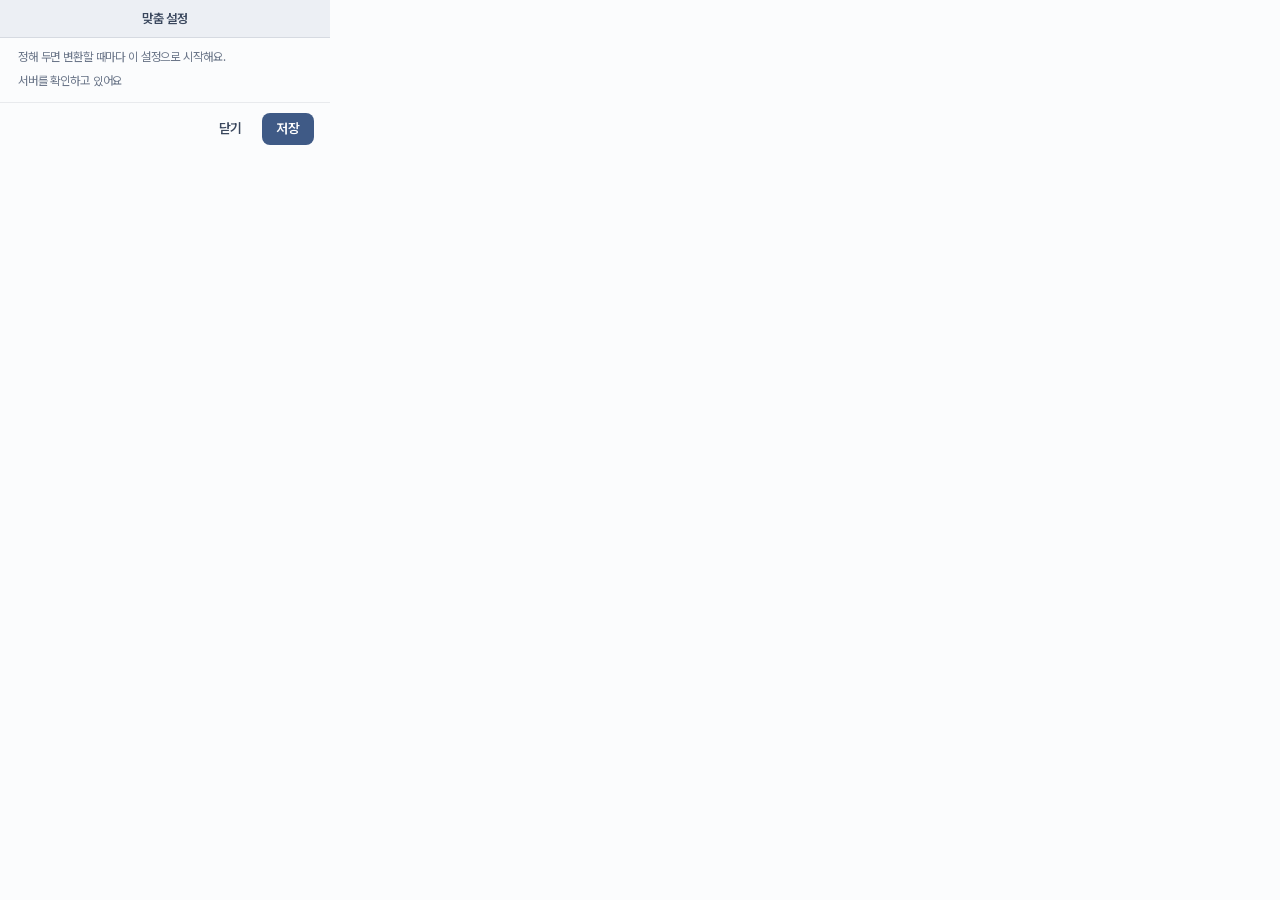
==== extension/popup.html @ eecc74c3 "Our Snowboard 첫 커밋 스노우보드 강의자료(PDF)를 내 방식(큰 글씨·그림 설명·점자 등)으로 바꿔 받는 크롬 확장 프로그램과 변환 서버, 홈페이지.  - server" ====
<!doctype html>
<html lang="ko">
<head>
<meta charset="utf-8">
<meta name="color-scheme" content="light">
<link rel="stylesheet" href="ds.css">
<style>
/* 변환 창(osb-panel.js)과 같은 모양: 탁한 회청색, 맥 창 느낌 */
*{box-sizing:border-box;font-family:'Pretendard Variable',Pretendard,'Malgun Gothic',sans-serif}
html,body{margin:0;background:#fbfcfd}
body{width:330px;overflow:hidden;color:#1c2230;font:400 14px/1.5 'Pretendard Variable',Pretendard,'Malgun Gothic',sans-serif;letter-spacing:-.01em}
.bar{height:38px;display:flex;align-items:center;justify-content:center;background:#eceff4;border-bottom:1px solid rgba(20,35,60,.1)}
.bar span{font-size:13px;font-weight:600;color:#3a475d}
.body{padding:8px 16px 4px}
.lead{margin:2px 2px 4px;font-size:12px;color:#6b7689;line-height:1.5}
.opt{display:grid;grid-template-columns:20px 1fr auto;column-gap:11px;align-items:center;padding:7px 2px;cursor:pointer}
.opt+.opt{border-top:1px solid rgba(20,35,60,.07)}
.opt input{appearance:none;-webkit-appearance:none;width:18px;height:18px;margin:0;border:1.5px solid #b3bdcd;border-radius:5px;background:#fff;display:grid;place-content:center;cursor:pointer;transition:background .12s,border-color .12s}
.opt input:checked{background:#4a6794;border-color:#4a6794}
.opt input:checked::after{content:'';width:9px;height:5px;border:2px solid #fff;border-top:0;border-right:0;transform:rotate(-45deg) translate(1px,-1px)}
.opt input:focus-visible{outline:2px solid rgba(58,71,93,.55);outline-offset:2px}
.opt .l{font-size:14px;font-weight:550;line-height:1.4}
.tag{font-size:10.5px;font-weight:700;color:#5a6b88;background:#e4e9f1;border-radius:99px;padding:1px 7px}
.sel{display:flex}
.sel select{appearance:none;-webkit-appearance:none;font:inherit;font-size:12.5px;font-weight:550;color:#3a475d;background:#eceff4 url("data:image/svg+xml,%3Csvg xmlns='http://www.w3.org/2000/svg' viewBox='0 0 24 24' fill='none' stroke='%235a6b88' stroke-width='3' stroke-linecap='round' stroke-linejoin='round'%3E%3Cpath d='M6 9l6 6 6-6'/%3E%3C/svg%3E") no-repeat right 7px center/10px;border:0;border-radius:6px;padding:4px 22px 4px 9px;cursor:pointer}
.sel select:disabled{opacity:.5;cursor:not-allowed}.sel select:focus-visible{outline:2px solid rgba(58,71,93,.55)}
.hint{margin:6px 2px 8px;font-size:12px;color:#6b7689}
.foot{display:flex;justify-content:flex-end;align-items:center;gap:6px;padding:10px 16px 12px;border-top:1px solid rgba(20,35,60,.08)}
.btn{all:unset;box-sizing:border-box;height:32px;padding:0 14px;border-radius:8px;font:600 13.5px/1 'Pretendard Variable',Pretendard,'Malgun Gothic',sans-serif;display:inline-flex;align-items:center;gap:6px;cursor:pointer;color:#3a475d}
.btn:hover{background:#e4e9f1}.btn:focus-visible{outline:2px solid rgba(58,71,93,.55);outline-offset:2px}
.btn.pri{background:#3f5a86;color:#fff}.btn.pri:hover{background:#34496f}
</style>
</head>
<body>
<div class="bar"><span>맞춤 설정</span></div>
<div class="body">
  <p class="lead">정해 두면 변환할 때마다 이 설정으로 시작해요.</p>
  <div id="list" role="group" aria-label="기본 설정"></div>
  <div class="hint" id="st" role="status">서버를 확인하고 있어요</div>
</div>
<div class="foot">
  <button class="btn" id="cancel" type="button">닫기</button>
  <button class="btn pri" id="save" type="button">저장</button>
</div>
<script src="panel.js"></script>
<script src="popup.js"></script>
</body>
</html>
---- extension/ds.css ----
/* Our Snowboard 디자인 시스템 — 차분한 맥(macOS) 톤 + 눈빛 회색. 토큰 · 기본 · 공용 부품. */
@font-face{font-family:'Pretendard Variable';font-weight:45 920;font-style:normal;font-display:swap;src:url('fonts/PretendardVariable.woff2') format('woff2-variations')}

:root{
  --font-ui:'Pretendard Variable',Pretendard,-apple-system,BlinkMacSystemFont,'Apple SD Gothic Neo','Malgun Gothic',system-ui,sans-serif;
  --font-mono:'SF Mono','D2Coding',Menlo,Consolas,monospace;
  --font-read:var(--font-ui);
  /* 색 — 눈 쌓인 풍경처럼 차가운 흰색과 옅은 얼음빛 회색, 강조는 파랑 하나 */
  --bg:#f4f6f9;--surface:#ffffff;--surface-2:#eef1f5;--surface-3:#e3e8ee;
  --material:rgba(250,251,253,.78);                 /* 반투명 막(상단바·사이드바) */
  --border:rgba(20,35,60,.11);--border-2:rgba(20,35,60,.2);
  --text:#1c2230;--text-2:#4a5262;--text-3:#697284;
  --primary:#0b63d9;--primary-hover:#0a54b8;--primary-soft:rgba(11,99,217,.09);--primary-ink:#0a4fb0;--on-primary:#fff;
  --ai:#586174;--ai-soft:#edf0f4;--ai-ink:#454e60;   /* AI 표시는 튀지 않는 회청색 */
  --ok:#1f8a4c;--ok-soft:rgba(31,138,76,.11);--warn:#a65a00;--warn-soft:rgba(166,90,0,.11);--danger:#c0392b;--danger-soft:rgba(192,57,43,.1);
  --switch-on:#2fb15a;
  --focus:#0b63d9;
  --code-bg:#1d2230;--code-fg:#e6ebf4;
  /* 크기 */
  --r-sm:7px;--r-md:10px;--r-lg:14px;--r-xl:18px;--r-pill:999px;
  --s-1:4px;--s-2:8px;--s-3:12px;--s-4:16px;--s-5:24px;--s-6:32px;--s-7:48px;--s-8:64px;
  --shadow-1:0 .5px 1px rgba(20,35,60,.07);
  --shadow-2:0 6px 20px rgba(20,35,60,.08),0 1px 3px rgba(20,35,60,.06);
  --shadow-3:0 22px 56px rgba(20,35,60,.18),0 3px 10px rgba(20,35,60,.08);
  --ease:cubic-bezier(.25,.8,.25,1);
  color-scheme:light;
}
@media (prefers-color-scheme:dark){
  :root:not([data-theme]){
    --bg:#16181d;--surface:#202329;--surface-2:#2a2e36;--surface-3:#363b45;--material:rgba(32,35,41,.78);
    --border:rgba(255,255,255,.1);--border-2:rgba(255,255,255,.2);
    --text:#eef1f6;--text-2:#b7bfcd;--text-3:#8d97a8;
    --primary:#4d9bff;--primary-hover:#74b1ff;--primary-soft:rgba(77,155,255,.16);--primary-ink:#8cc0ff;--on-primary:#06182f;
    --ai:#a6afc0;--ai-soft:#2c313a;--ai-ink:#c2c9d6;--ok:#4cd08b;--ok-soft:rgba(76,208,139,.15);--warn:#f0b05c;--warn-soft:rgba(240,176,92,.15);--danger:#ff8a80;--danger-soft:rgba(255,138,128,.14);
    --focus:#74b1ff;--shadow-1:0 .5px 1px rgba(0,0,0,.5);--shadow-2:0 8px 24px rgba(0,0,0,.45);--shadow-3:0 24px 64px rgba(0,0,0,.6);color-scheme:dark;
  }
}
[data-theme=cream]{--bg:#f0e9d8;--surface:#faf4e4;--surface-2:#f0e8d2;--surface-3:#e6dcc0;--material:rgba(250,244,228,.8);--border:rgba(70,50,10,.14);--border-2:rgba(70,50,10,.26);--text:#2b2415;--text-2:#5b4f36;--text-3:#7a6c4d;--primary:#8a4b00;--primary-hover:#6f3b00;--primary-soft:rgba(138,75,0,.1);--primary-ink:#6a3900;--on-primary:#fff8e8;--ai:#6b5d3d;--ai-soft:#efe5cb;--ai-ink:#5b4f36;--focus:#8a4b00}
[data-theme=dark]{--bg:#16181d;--surface:#202329;--surface-2:#2a2e36;--surface-3:#363b45;--material:rgba(32,35,41,.78);--border:rgba(255,255,255,.1);--border-2:rgba(255,255,255,.2);--text:#eef1f6;--text-2:#b7bfcd;--text-3:#8d97a8;--primary:#4d9bff;--primary-hover:#74b1ff;--primary-soft:rgba(77,155,255,.16);--primary-ink:#8cc0ff;--on-primary:#06182f;--ai:#a6afc0;--ai-soft:#2c313a;--ai-ink:#c2c9d6;--ok:#4cd08b;--ok-soft:rgba(76,208,139,.15);--warn:#f0b05c;--warn-soft:rgba(240,176,92,.15);--danger:#ff8a80;--danger-soft:rgba(255,138,128,.14);--focus:#74b1ff;--shadow-1:0 .5px 1px rgba(0,0,0,.5);--shadow-2:0 8px 24px rgba(0,0,0,.45);--shadow-3:0 24px 64px rgba(0,0,0,.6);color-scheme:dark}
[data-theme=hc]{--bg:#000;--surface:#000;--surface-2:#141414;--surface-3:#222;--material:#000;--border:#fff;--border-2:#fff;--text:#fff;--text-2:#fff;--text-3:#e8e8e8;--primary:#ffe14d;--primary-hover:#fff08a;--primary-soft:#1d1a00;--primary-ink:#ffe14d;--on-primary:#000;--ai:#7dffe0;--ai-soft:#00221b;--ai-ink:#7dffe0;--ok:#7dffa8;--ok-soft:#00220f;--warn:#ffd27d;--warn-soft:#2a1d00;--danger:#ff9a9a;--danger-soft:#2a0000;--switch-on:#ffe14d;--focus:#ffe14d;--shadow-1:none;--shadow-2:none;--shadow-3:none;color-scheme:dark}
[data-theme=yb]{--bg:#000;--surface:#000;--surface-2:#101000;--surface-3:#1c1c00;--material:#000;--border:#ffe600;--border-2:#ffe600;--text:#ffe600;--text-2:#ffe600;--text-3:#ffe600;--primary:#fff;--primary-hover:#e6e6e6;--primary-soft:#1a1a1a;--primary-ink:#fff;--on-primary:#000;--ai:#7dffe0;--ai-soft:#00221b;--ai-ink:#7dffe0;--ok:#7dffa8;--ok-soft:#00220f;--warn:#ffd27d;--warn-soft:#2a1d00;--danger:#ff9a9a;--danger-soft:#2a0000;--switch-on:#fff;--focus:#fff;--shadow-1:none;--shadow-2:none;--shadow-3:none;color-scheme:dark}
[data-theme=wb]{--bg:#fff;--surface:#fff;--surface-2:#f2f2f2;--surface-3:#e6e6e6;--material:#fff;--border:#000;--border-2:#000;--text:#000;--text-2:#000;--text-3:#222;--primary:#0000cc;--primary-hover:#000099;--primary-soft:#e8e8ff;--primary-ink:#0000cc;--on-primary:#fff;--ai:#333;--ai-soft:#eee;--ai-ink:#000;--ok:#005a1f;--ok-soft:#e5ffec;--warn:#7a3a00;--warn-soft:#fff1de;--danger:#a00000;--danger-soft:#ffe8e8;--switch-on:#0000cc;--focus:#0000cc;--shadow-1:none;--shadow-2:none;--shadow-3:none}

*,*::before,*::after{box-sizing:border-box}
[hidden]{display:none!important}
html{-webkit-text-size-adjust:100%;text-size-adjust:100%}
body{margin:0;background:var(--bg);color:var(--text);font:400 15px/1.6 var(--font-ui);letter-spacing:-.01em;-webkit-font-smoothing:antialiased;word-break:keep-all;overflow-wrap:anywhere}
h1,h2,h3,h4,h5{margin:0;line-height:1.3;letter-spacing:-.022em;font-weight:650}
p{margin:0}
a{color:var(--primary)}
button,input,select,textarea{font:inherit;color:inherit}
:focus-visible{outline:3px solid color-mix(in srgb,var(--focus) 70%,transparent);outline-offset:2px;border-radius:6px}
.sr-only{position:absolute;width:1px;height:1px;margin:-1px;padding:0;overflow:hidden;clip:rect(0 0 0 0);white-space:nowrap;border:0}
.skip{position:absolute;left:12px;top:-60px;background:var(--primary);color:var(--on-primary);padding:10px 16px;border-radius:var(--r-md);z-index:200;font-weight:600;text-decoration:none;transition:top .15s}
.skip:focus{top:12px}

/* 아이콘 — 가는 선 */
.ico{width:18px;height:18px;flex:none;display:inline-block;vertical-align:-.26em}
.ico.sm{width:15px;height:15px}.ico.lg{width:22px;height:22px}.ico.xl{width:30px;height:30px}

/* 버튼 — 맥의 흰 버튼 / 파란 기본 버튼 */
.btn{display:inline-flex;align-items:center;justify-content:center;gap:7px;min-height:38px;padding:0 15px;border:1px solid var(--border-2);background:var(--surface);color:var(--text);border-radius:var(--r-md);font-weight:550;font-size:14.5px;line-height:1;cursor:pointer;text-decoration:none;white-space:nowrap;box-shadow:0 .5px 1px rgba(20,35,60,.08);transition:background .12s,border-color .12s,box-shadow .12s}
.btn:hover{background:var(--surface-2)}
.btn:active{background:var(--surface-3)}
.btn:disabled{opacity:.45;cursor:not-allowed}
.btn.primary{background:var(--primary);border-color:var(--primary);color:var(--on-primary);box-shadow:inset 0 1px 0 rgba(255,255,255,.18),0 .5px 1px rgba(20,35,60,.2)}
.btn.primary:hover{background:var(--primary-hover);border-color:var(--primary-hover)}
.btn.soft{background:var(--primary-soft);border-color:transparent;color:var(--primary-ink);box-shadow:none}
.btn.ghost{background:transparent;border-color:transparent;color:var(--text-2);box-shadow:none}
.btn.ghost:hover{background:var(--surface-2);color:var(--text)}
.btn.sm{min-height:30px;padding:0 11px;font-size:13px;border-radius:8px;gap:6px}
.btn.lg{min-height:46px;padding:0 22px;font-size:16px;border-radius:12px}
.btn.icon{width:38px;padding:0}.btn.icon.sm{width:30px}.btn.icon.lg{width:48px;border-radius:50%}
.btn[aria-pressed=true]{background:var(--primary-soft);border-color:color-mix(in srgb,var(--primary) 45%,transparent);color:var(--primary-ink)}
.link-btn{background:none;border:0;padding:0;color:var(--primary);font-weight:550;cursor:pointer;text-decoration:none}
.link-btn:hover{text-decoration:underline}

/* 칩 — 작은 알약 한 가지 모양 */
.chip{display:inline-flex;align-items:center;gap:5px;height:22px;padding:0 9px;border-radius:var(--r-pill);font-size:12px;font-weight:600;background:var(--surface-2);color:var(--text-2);white-space:nowrap;letter-spacing:0}
.chip.ai{background:var(--ai-soft);color:var(--ai-ink)}
.chip.ok{background:var(--ok-soft);color:var(--ok)}
.chip.warn{background:var(--warn-soft);color:var(--warn)}
.chip.primary{background:var(--primary-soft);color:var(--primary-ink)}
.chip .ico{width:12px;height:12px}
[data-theme=hc] .chip,[data-theme=yb] .chip,[data-theme=wb] .chip{border:1px solid currentColor}

/* 카드 · 입력 */
.card{background:var(--surface);border:1px solid var(--border);border-radius:var(--r-lg);box-shadow:var(--shadow-1)}
.card.pad{padding:var(--s-5)}
select.field,.field{min-height:38px;padding:0 11px;border:1px solid var(--border-2);border-radius:var(--r-md);background:var(--surface);color:var(--text);font-size:14.5px;box-shadow:0 .5px 1px rgba(20,35,60,.06)}
select.field{padding-right:30px;appearance:none;background-image:url("data:image/svg+xml,%3Csvg xmlns='http://www.w3.org/2000/svg' viewBox='0 0 24 24' fill='none' stroke='%23697284' stroke-width='2.2' stroke-linecap='round' stroke-linejoin='round'%3E%3Cpath d='M7 10l5-5 5 5M7 14l5 5 5-5' transform='scale(.8) translate(3 3)'/%3E%3C/svg%3E");background-repeat:no-repeat;background-position:right 8px center;background-size:16px}
textarea.field{padding:9px 11px;min-height:84px;resize:vertical;line-height:1.5;width:100%}

/* 스위치 — 맥/iOS 토글 */
.switch{display:flex;align-items:flex-start;gap:12px;cursor:pointer;line-height:1.4}
.switch input{position:absolute;opacity:0;width:0;height:0}
.switch .track{flex:none;width:40px;height:24px;border-radius:var(--r-pill);background:var(--surface-3);position:relative;transition:background .18s var(--ease);margin-top:1px;box-shadow:inset 0 0 0 .5px rgba(20,35,60,.12)}
.switch .track::after{content:'';position:absolute;left:2px;top:2px;width:20px;height:20px;border-radius:50%;background:#fff;box-shadow:0 1px 3px rgba(0,0,0,.28),0 0 0 .5px rgba(0,0,0,.06);transition:transform .18s var(--ease)}
.switch input:checked+.track{background:var(--switch-on)}
.switch input:checked+.track::after{transform:translateX(16px)}
.switch input:focus-visible+.track{outline:3px solid color-mix(in srgb,var(--focus) 70%,transparent);outline-offset:2px}
.switch .lbl{font-weight:550;font-size:14.5px}.switch .sub{display:block;font-size:13px;color:var(--text-3);font-weight:400;margin-top:2px}
[data-theme=hc] .switch .track,[data-theme=yb] .switch .track,[data-theme=wb] .switch .track{border:2px solid var(--border)}

/* 슬라이더 */
input[type=range]{-webkit-appearance:none;appearance:none;width:100%;height:26px;background:transparent;cursor:pointer;margin:0}
input[type=range]::-webkit-slider-runnable-track{height:4px;border-radius:99px;background:linear-gradient(to right,var(--primary) var(--fill,50%),var(--surface-3) var(--fill,50%))}
input[type=range]::-moz-range-track{height:4px;border-radius:99px;background:var(--surface-3)}
input[type=range]::-moz-range-progress{height:4px;border-radius:99px;background:var(--primary)}
input[type=range]::-webkit-slider-thumb{-webkit-appearance:none;width:20px;height:20px;border-radius:50%;background:#fff;border:.5px solid rgba(0,0,0,.2);margin-top:-8px;box-shadow:0 1px 4px rgba(0,0,0,.25)}
input[type=range]::-moz-range-thumb{width:18px;height:18px;border-radius:50%;background:#fff;border:.5px solid rgba(0,0,0,.2);box-shadow:0 1px 4px rgba(0,0,0,.25)}

/* 구분 버튼 (맥의 세그먼트 컨트롤) */
.seg{display:inline-flex;padding:2px;background:var(--surface-3);border-radius:9px;gap:1px}
.seg button{border:0;background:transparent;color:var(--text-2);min-height:30px;padding:0 13px;border-radius:7px;font-weight:550;font-size:13.5px;cursor:pointer;display:inline-flex;align-items:center;gap:6px;white-space:nowrap}
.seg button:hover{color:var(--text)}
.seg button[aria-pressed=true],.seg button[aria-selected=true]{background:var(--surface);color:var(--text);box-shadow:0 .5px 2px rgba(0,0,0,.18),0 0 0 .5px rgba(0,0,0,.05)}
[data-theme=hc] .seg button[aria-pressed=true],[data-theme=yb] .seg button[aria-pressed=true],[data-theme=hc] .seg button[aria-selected=true],[data-theme=yb] .seg button[aria-selected=true]{outline:2px solid var(--border)}

/* 알림 */
.toast{position:fixed;left:50%;bottom:112px;transform:translateX(-50%);background:rgba(28,34,48,.92);color:#fff;-webkit-backdrop-filter:blur(12px);backdrop-filter:blur(12px);padding:10px 18px;border-radius:var(--r-pill);font-weight:550;font-size:14px;z-index:300;box-shadow:var(--shadow-3);max-width:calc(100vw - 32px);display:flex;gap:8px;align-items:center;animation:rise .22s var(--ease)}
@keyframes rise{from{opacity:0;transform:translate(-50%,6px)}to{opacity:1;transform:translate(-50%,0)}}

/* 로딩 */
.spin{display:inline-block;width:15px;height:15px;border:2px solid var(--border-2);border-top-color:var(--text-2);border-radius:50%;animation:sp .8s linear infinite;vertical-align:-3px}
@keyframes sp{to{transform:rotate(360deg)}}
.skeleton{background:linear-gradient(100deg,var(--surface-2) 30%,var(--surface-3) 50%,var(--surface-2) 70%);background-size:200% 100%;animation:shim 1.4s linear infinite;border-radius:8px}
@keyframes shim{to{background-position:-200% 0}}
@media (prefers-reduced-motion:reduce){*{animation-duration:.001ms!important;animation-iteration-count:1!important;transition-duration:.001ms!important;scroll-behavior:auto!important}}

/* 로고 */
.brand{display:inline-flex;align-items:center;gap:9px;font-weight:650;font-size:16px;letter-spacing:-.02em;color:var(--text);text-decoration:none}
.brand .ico{width:26px;height:26px}
.logo-img{width:26px;height:26px;border-radius:7px;display:block;flex:none}
.logo-img.sm{width:16px;height:16px;border-radius:4px}
.empty{display:flex;flex-direction:column;align-items:center;text-align:center;gap:6px;padding:48px 20px}
.empty img{width:150px;height:auto;opacity:.92;margin-bottom:6px}
.empty .t{font-weight:620;font-size:16px}
.empty .s{color:var(--text-3);font-size:14px;margin-bottom:10px}
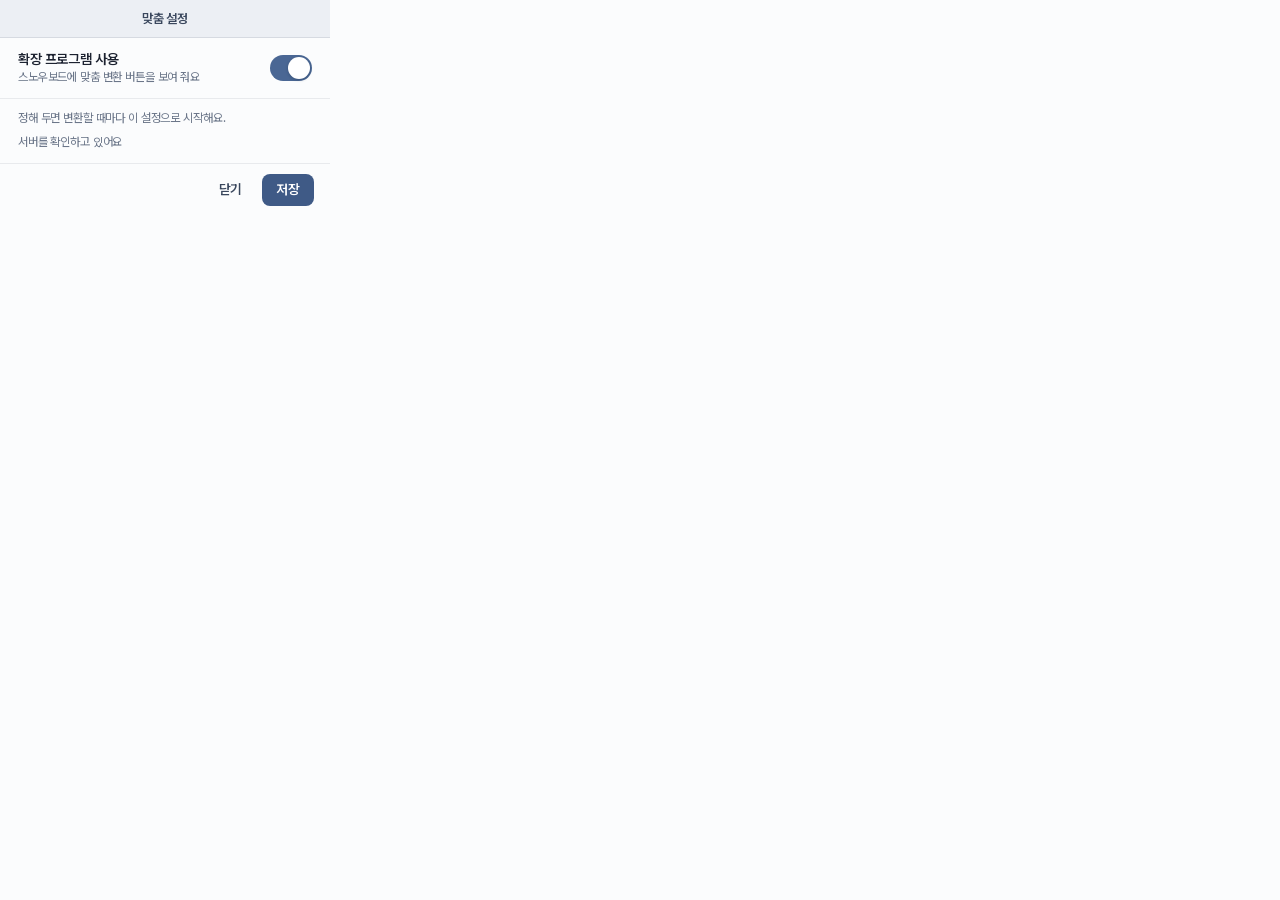
==== commit ba260ed0: "확장 UI 다듬기: 켜기/끄기, 버튼·창 디자인, 문구 - 팝업: 확장 프로그램 켜기/끄기 스위치 (끄면 버튼·안내 띠 제거, 툴바 OFF 표시) - 맞춤 변환 버튼: 아이스 블루" ====
--- a/extension/popup.html
+++ b/extension/popup.html
@@ -11,7 +11,18 @@
 body{width:330px;overflow:hidden;color:#1c2230;font:400 14px/1.5 'Pretendard Variable',Pretendard,'Malgun Gothic',sans-serif;letter-spacing:-.01em}
 .bar{height:38px;display:flex;align-items:center;justify-content:center;background:#eceff4;border-bottom:1px solid rgba(20,35,60,.1)}
 .bar span{font-size:13px;font-weight:600;color:#3a475d}
-.body{padding:8px 16px 4px}
+.power{display:flex;align-items:center;gap:12px;padding:12px 18px;border-bottom:1px solid rgba(20,35,60,.08)}
+.power .pt{flex:1;min-width:0}
+.power b{display:block;font-size:14px;font-weight:600;line-height:1.35}
+.power small{display:block;font-size:12px;color:#6b7689;line-height:1.4}
+.sw{all:unset;position:relative;flex:none;width:42px;height:26px;border-radius:99px;background:#c3ccda;cursor:pointer;transition:background .2s}
+.sw::after{content:'';position:absolute;top:2px;left:2px;width:22px;height:22px;border-radius:50%;background:#fff;box-shadow:0 1px 3px rgba(20,35,60,.3);transition:transform .22s cubic-bezier(.3,.8,.3,1)}
+.sw[aria-checked=true]{background:#4a6794}
+.sw[aria-checked=true]::after{transform:translateX(16px)}
+.sw:focus-visible{outline:2px solid rgba(58,71,93,.55);outline-offset:2px}
+.body{padding:8px 16px 4px;transition:opacity .2s}
+.body.off{opacity:.45;pointer-events:none}
+@media (prefers-reduced-motion:reduce){.sw,.sw::after,.body{transition:none}}
 .lead{margin:2px 2px 4px;font-size:12px;color:#6b7689;line-height:1.5}
 .opt{display:grid;grid-template-columns:20px 1fr auto;column-gap:11px;align-items:center;padding:7px 2px;cursor:pointer}
 .opt+.opt{border-top:1px solid rgba(20,35,60,.07)}
@@ -33,7 +44,11 @@
 </head>
 <body>
 <div class="bar"><span>맞춤 설정</span></div>
-<div class="body">
+<div class="power">
+  <div class="pt"><b id="pw-t">확장 프로그램 사용</b><small id="pw-s">스노우보드에 맞춤 변환 버튼을 보여 줘요</small></div>
+  <button class="sw" id="power" type="button" role="switch" aria-checked="true" aria-labelledby="pw-t"></button>
+</div>
+<div class="body" id="main">
   <p class="lead">정해 두면 변환할 때마다 이 설정으로 시작해요.</p>
   <div id="list" role="group" aria-label="기본 설정"></div>
   <div class="hint" id="st" role="status">서버를 확인하고 있어요</div>
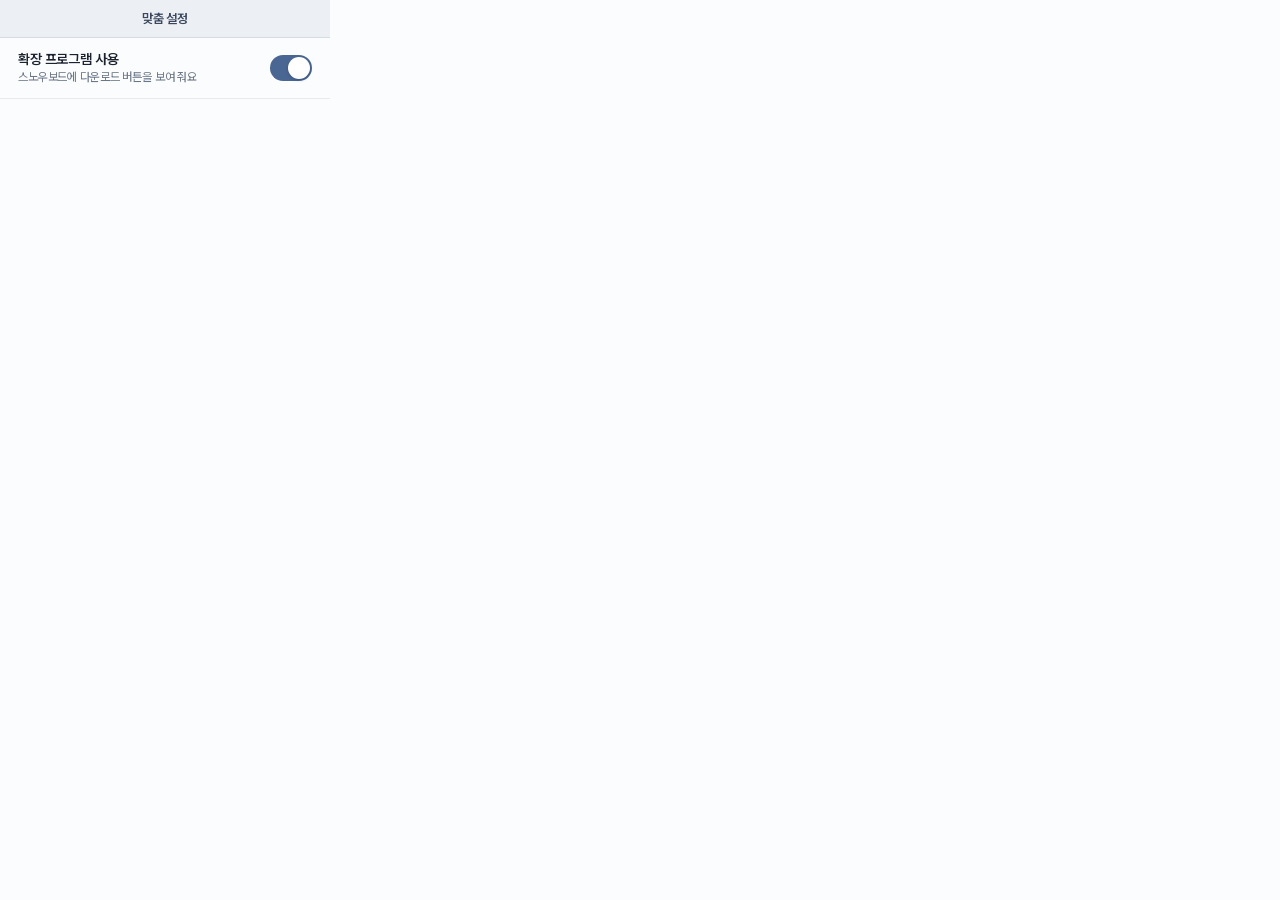
==== commit 97729722: "최종본 정리: PowerPoint 지원·단어 뜻·보충 쪽·떠 있는 마스코트 + 버그 수정과 최적화 사용자 작업 - PowerPoint(.ppt/.pptx)를 PDF로 바꿔 같은 방" ====
--- a/extension/popup.html
+++ b/extension/popup.html
@@ -20,7 +20,7 @@
 .sw[aria-checked=true]{background:#4a6794}
 .sw[aria-checked=true]::after{transform:translateX(16px)}
 .sw:focus-visible{outline:2px solid rgba(58,71,93,.55);outline-offset:2px}
-.body{padding:8px 16px 4px;transition:opacity .2s}
+.body{padding:6px 10px 10px;transition:opacity .2s}
 .body.off{opacity:.45;pointer-events:none}
 @media (prefers-reduced-motion:reduce){.sw,.sw::after,.body{transition:none}}
 .lead{margin:2px 2px 4px;font-size:12px;color:#6b7689;line-height:1.5}
@@ -35,6 +35,7 @@
 .sel{display:flex}
 .sel select{appearance:none;-webkit-appearance:none;font:inherit;font-size:12.5px;font-weight:550;color:#3a475d;background:#eceff4 url("data:image/svg+xml,%3Csvg xmlns='http://www.w3.org/2000/svg' viewBox='0 0 24 24' fill='none' stroke='%235a6b88' stroke-width='3' stroke-linecap='round' stroke-linejoin='round'%3E%3Cpath d='M6 9l6 6 6-6'/%3E%3C/svg%3E") no-repeat right 7px center/10px;border:0;border-radius:6px;padding:4px 22px 4px 9px;cursor:pointer}
 .sel select:disabled{opacity:.5;cursor:not-allowed}.sel select:focus-visible{outline:2px solid rgba(58,71,93,.55)}
+.hint[hidden]{display:none}
 .hint{margin:6px 2px 8px;font-size:12px;color:#6b7689}
 .foot{display:flex;justify-content:flex-end;align-items:center;gap:6px;padding:10px 16px 12px;border-top:1px solid rgba(20,35,60,.08)}
 .btn{all:unset;box-sizing:border-box;height:32px;padding:0 14px;border-radius:8px;font:600 13.5px/1 'Pretendard Variable',Pretendard,'Malgun Gothic',sans-serif;display:inline-flex;align-items:center;gap:6px;cursor:pointer;color:#3a475d}
@@ -45,17 +46,12 @@
 <body>
 <div class="bar"><span>맞춤 설정</span></div>
 <div class="power">
-  <div class="pt"><b id="pw-t">확장 프로그램 사용</b><small id="pw-s">스노우보드에 맞춤 변환 버튼을 보여 줘요</small></div>
+  <div class="pt"><b id="pw-t">확장 프로그램 사용</b><small id="pw-s">스노우보드에 다운로드 버튼을 보여 줘요</small></div>
   <button class="sw" id="power" type="button" role="switch" aria-checked="true" aria-labelledby="pw-t"></button>
 </div>
 <div class="body" id="main">
-  <p class="lead">정해 두면 변환할 때마다 이 설정으로 시작해요.</p>
-  <div id="list" role="group" aria-label="기본 설정"></div>
-  <div class="hint" id="st" role="status">서버를 확인하고 있어요</div>
-</div>
-<div class="foot">
-  <button class="btn" id="cancel" type="button">닫기</button>
-  <button class="btn pri" id="save" type="button">저장</button>
+  <div id="settings"></div>
+  <div class="hint" id="st" role="status" hidden></div>
 </div>
 <script src="panel.js"></script>
 <script src="popup.js"></script>
